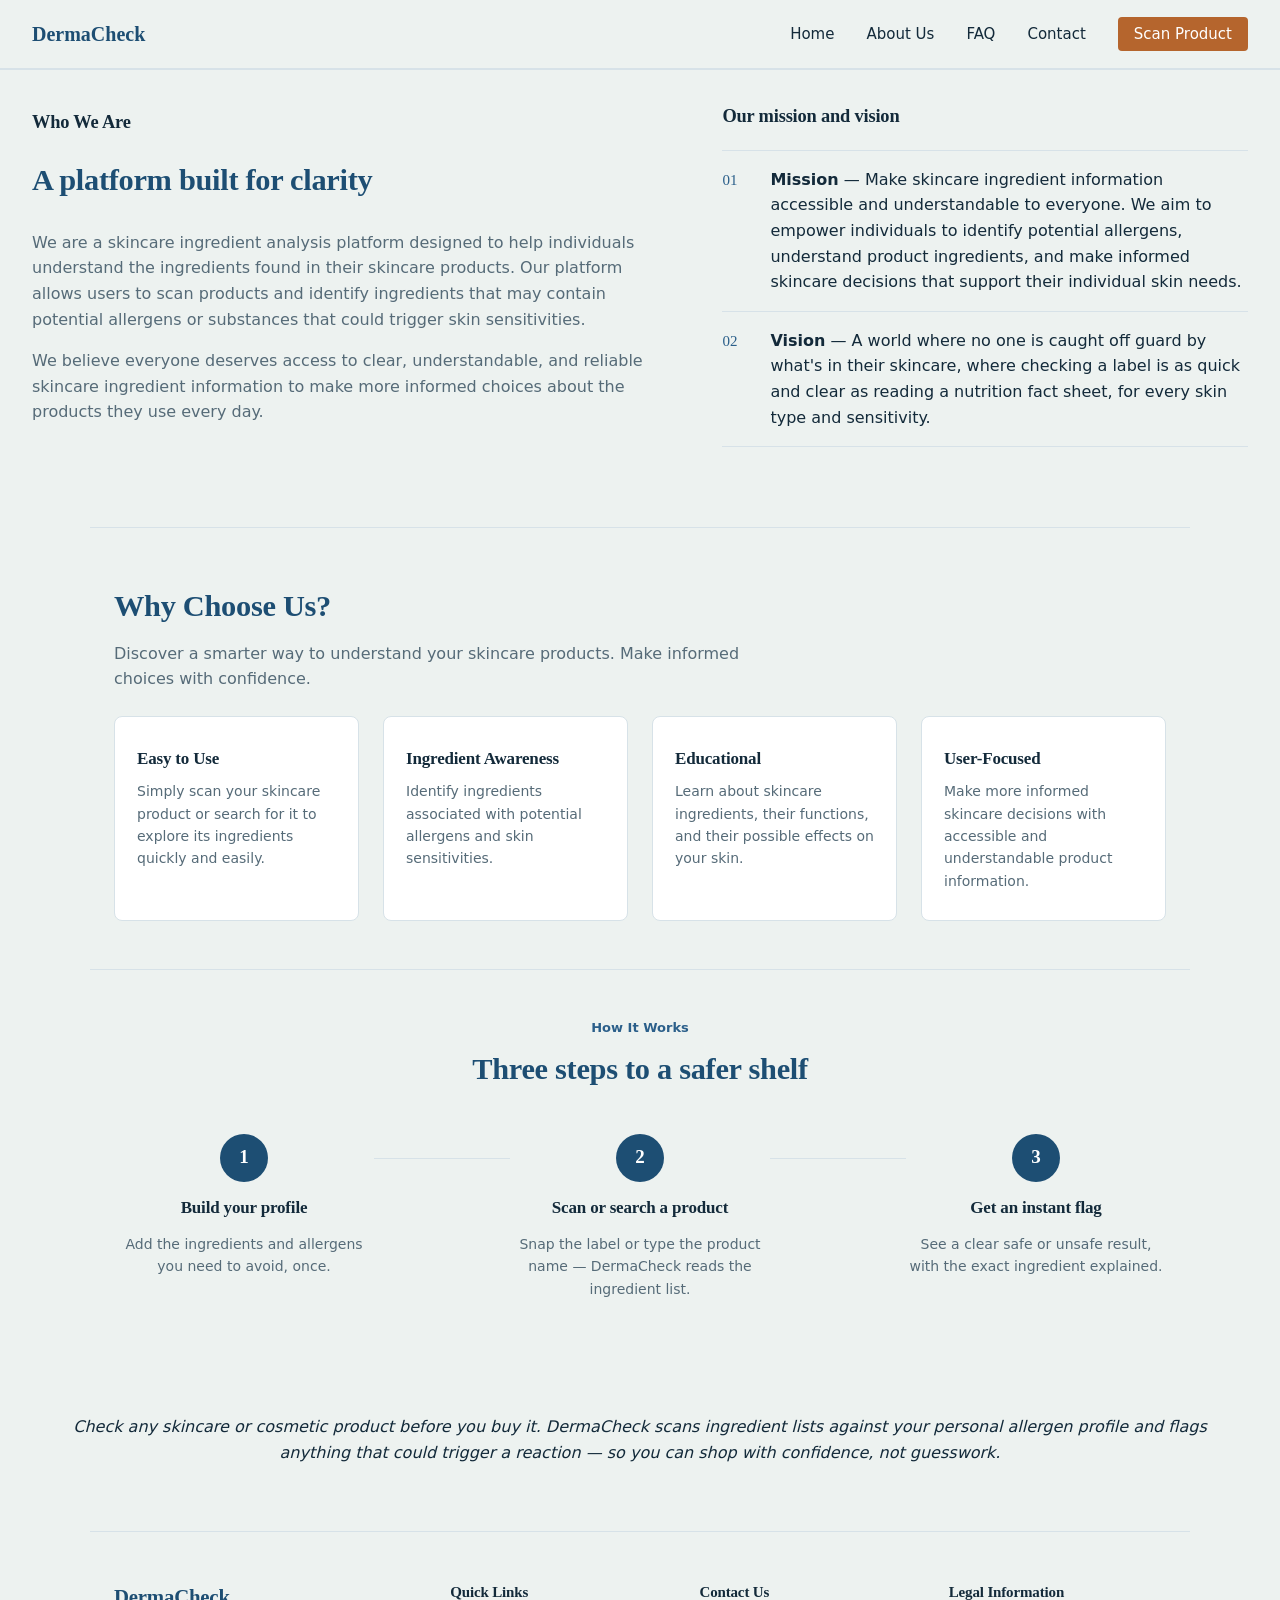
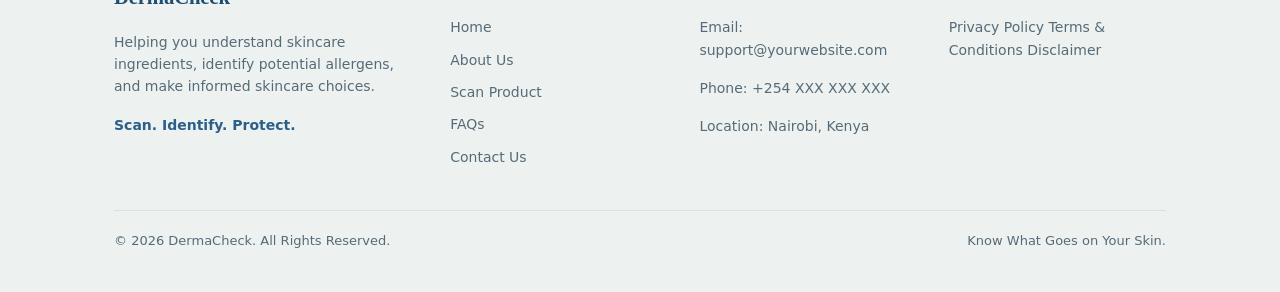
==== about_us.html @ c4ef2c35 "start project" ====
<!DOCTYPE html>
<html lang="en">
<head>
    <meta charset="UTF-8">
    <meta name="viewport" content="width=device-width, initial-scale=1.0">
    <title>Derma Check</title>
    <link rel="icon" href="data:,">
   <link rel="stylesheet" href="style.css">
</head>
<body>
 <nav class="navbar">
  <div class="navbar__logo">DermaCheck</div>

  <ul class="navbar__links">
    <li><a href="index.html">Home</a></li>
    <li><a href="about_us.html">About Us</a></li>
    <li><a href="#faq">FAQ</a></li>
    <li><a href="#contact">Contact</a></li>
    <li><a href="scanner.html" class="nav-button">Scan Product</a></li>
  </ul>

  <button class="navbar__toggle" aria-label="Toggle menu" onclick="document.querySelector('.navbar__links').classList.toggle('active')">
    ☰
  </button>
 </nav>

<!-- Who We Are -->
<section class="why-section" id="about">

  <div class="purpose-card">

    <div class="purpose-content">
      <h3>Who We Are</h3>
      <h2>A platform built for clarity</h2>

      <p class="note">
        We are a skincare ingredient analysis platform designed to help
        individuals understand the ingredients found in their skincare
        products. Our platform allows users to scan products and identify
        ingredients that may contain potential allergens or substances
        that could trigger skin sensitivities.
      </p>

      <p class="note">
        We believe everyone deserves access to clear, understandable, and
        reliable skincare ingredient information to make more informed
        choices about the products they use every day.
      </p>
    </div>

      <!-- Mission + Vision -->
  <div class="purpose-list-wrap">
    <h3>Our mission and vision</h3>
    <ul class="purpose-list">
      <li>
        <span class="purpose-list__num">01</span>
        <span>
          <strong>Mission</strong> — Make skincare ingredient information
          accessible and understandable to everyone. We aim to empower
          individuals to identify potential allergens, understand product
          ingredients, and make informed skincare decisions that support
          their individual skin needs.
        </span>
      </li>
      <li>
        <span class="purpose-list__num">02</span>
        <span>
          <strong>Vision</strong> — A world where no one is caught off
          guard by what's in their skincare, where checking a label is as
          quick and clear as reading a nutrition fact sheet, for every
          skin type and sensitivity.
        </span>
      </li>
    </ul>
  </div>
  </div>

</section>
<section class="why-choose-us">
    <div class="section-heading">
        <h2>Why Choose Us?</h2>
        <p>
            Discover a smarter way to understand your skincare products.
            Make informed choices with confidence.
        </p>
    </div>

    <div class="features-container">

        <!-- Card 1 -->
        <div class="feature-card">
            <h3>Easy to Use</h3>
            <p>
                Simply scan your skincare product or search for it
                to explore its ingredients quickly and easily.
            </p>
        </div>

        <!-- Card 2 -->
        <div class="feature-card">
            <h3>Ingredient Awareness</h3>
            <p>
                Identify ingredients associated with potential
                allergens and skin sensitivities.
            </p>
        </div>

        <!-- Card 3 -->
        <div class="feature-card">
            <h3>Educational</h3>
            <p>
                Learn about skincare ingredients, their functions,
                and their possible effects on your skin.
            </p>
        </div>

        <!-- Card 4 -->
        <div class="feature-card">
            <h3>User-Focused</h3>
            <p>
                Make more informed skincare decisions with
                accessible and understandable product information.
            </p>
        </div>

    </div>
</section>

   <section class="how-it-works">
  <p class="how-it-works__eyebrow">How It Works</p>
  <h2 class="how-it-works__title">Three steps to a safer shelf</h2>

<div class="steps">
  <div class="step">
    <div class="step__num">1</div>
    <h3 class="step__title">Build your profile</h3>
    <p class="step__desc">Add the ingredients and allergens you need to avoid, once.</p>
  </div>

  <div class="connector"></div>

  <div class="step">
    <div class="step__num">2</div>
    <h3 class="step__title">Scan or search a product</h3>
    <p class="step__desc">Snap the label or type the product name — DermaCheck reads the ingredient list.</p>
  </div>

  <div class="connector"></div>

  <div class="step">
    <div class="step__num">3</div>
    <h3 class="step__title">Get an instant flag</h3>
    <p class="step__desc">See a clear safe or unsafe result, with the exact ingredient explained.</p>
  </div>
</div>
</section>
<p style="text-align: center; padding: 50px;"><i>Check any skincare or cosmetic product before you buy it. DermaCheck scans ingredient lists against your personal allergen profile and flags anything that could trigger a reaction — so you can shop with confidence, not guesswork.</i></p>

    <!-- Footer -->
    <footer class="footer" id="contact">

        <div class="footer-container">

            <div class="footer-about">
                <h2>DermaCheck</h2>

                <p>
                    Helping you understand skincare ingredients,
                    identify potential allergens, and make
                    informed skincare choices.
                </p>

                <p class="footer-slogan">
                    Scan. Identify. Protect.
                </p>
            </div>


            <div class="footer-links">
                <h3>Quick Links</h3>
              <ul>                
                <li><a href="index.html">Home</a></li>
                <li><a href="about_us.html">About Us</a></li>
                <li><a href="scanner.html">Scan Product</a></li>
                <li><a href="#faq">FAQs</a></li>
                <li><a href="contact.html">Contact Us</a></li>
              </ul>
            </div>


            <div class="footer-contact">
                <h3>Contact Us</h3>

                <p>Email: support@yourwebsite.com</p>
                <p>Phone: +254 XXX XXX XXX</p>
                <p>Location: Nairobi, Kenya</p>
            </div>


            <div class="footer-legal">
                <h3>Legal Information</h3>

                <a href="privacy.html">Privacy Policy</a>
                <a href="terms.html">Terms & Conditions</a>
                <a href="disclaimer.html">Disclaimer</a>
            </div>

        </div>

        <div class="footer-bottom">

            <p>
                &copy; 2026 DermaCheck. All Rights Reserved.
            </p>

            <p>
                Know What Goes on Your Skin.
            </p>

        </div>

    </footer>
</body>
</html>
---- style.css ----
/* DermaCheck — blue-led palette, label/ingredient-list layout motif. */

:root {
  --paper: #EDF2F0;
  --ink: #132A3A;
  --deep: #1D4E73;
  --blue: #2B5F8A;
  --bone: #D7E2E8;
  --muted: #566B78;
  --clay: #B5652D;
  --clay-dark: #8F4E21;
  --ok: #1e6b3a;
  --error: #a4161a;
  --focus: #1a5fb4;
}

* {
  box-sizing: border-box;
}

body {
  margin: 0;
  font-family: 'Inter', system-ui, sans-serif;
  line-height: 1.6;
  background: var(--paper);
  color: var(--ink);
}

h1, h2, h3 {
  font-family: 'Fraunces', 'Source Serif 4', Georgia, serif;
  color: var(--deep);
  font-weight: 600;
  letter-spacing: -0.01em;
  margin-top: 0;
}

h1 { font-size: clamp(2.1rem, 4.5vw, 3rem); line-height: 1.12; }
h2 { font-size: clamp(1.5rem, 3vw, 1.9rem); }
h3 { font-size: 1.15rem; color: var(--ink); }

p { margin: 0 0 1rem; }

a { color: var(--blue); }

/* Hidden until a keyboard user presses Tab */
.skip-link {
  position: absolute;
  left: -999px;
  top: 0;
  background: #fff;
  color: var(--deep);
  padding: 0.75rem 1rem;
  z-index: 2000;
}

.skip-link:focus {
  left: 1rem;
  top: 1rem;
}

/* Keyboard users must always see where they are */
a:focus-visible,
button:focus-visible,
input:focus-visible,
select:focus-visible {
  outline: 3px solid var(--focus);
  outline-offset: 2px;
}

/* ---------- Navbar ---------- */

.navbar {
  display: flex;
  align-items: center;
  justify-content: space-between;
  padding: 18px 32px;
  background: var(--paper);
  border-bottom: 1px solid var(--bone);
  position: sticky;
  top: 0;
  z-index: 1000;
}

.navbar__logo {
  font-family: 'Fraunces', serif;
  font-size: 20px;
  font-weight: 600;
  color: var(--deep);
  text-decoration: none;
}

.navbar__links {
  display: flex;
  align-items: center;
  gap: 32px;
  list-style: none;
  margin: 0;
  padding: 0;
}

.navbar__links a {
  text-decoration: none;
  color: var(--ink);
  font-size: 15px;
  font-weight: 500;
}

.navbar__links a:hover,
.navbar__links a.active {
  color: var(--blue);
}

.navbar__links a.nav-button {
  background: var(--clay);
  color: #fff;
  padding: 8px 16px;
  border-radius: 4px;
}

.navbar__links a.nav-button:hover {
  background: var(--clay-dark);
  color: #fff;
}

.navbar__toggle {
  display: none;
  background: none;
  border: none;
  font-size: 24px;
  cursor: pointer;
  color: var(--ink);
}

@media (max-width: 768px) {
  .navbar__links {
    display: none;
    position: absolute;
    top: 64px;
    left: 0;
    right: 0;
    background: var(--paper);
    flex-direction: column;
    align-items: center;
    gap: 16px;
    padding: 24px 0;
    border-bottom: 1px solid var(--bone);
  }

  .navbar__links.active {
    display: flex;
  }

  .navbar__toggle {
    display: block;
  }
}

/* ---------- Layout shell ---------- */

main, footer {
  max-width: 1100px;
  margin: 0 auto;
  padding: 0 24px;
}

/* ---------- Hero ---------- */

.hero {
  display: grid;
  grid-template-columns: 1.1fr 1fr;
  gap: 48px;
  align-items: center;
  padding: 64px 0;
}

.hero__highlight {
  color: var(--blue);
}

.hero__description {
  color: var(--muted);
  font-size: 17px;
  max-width: 34rem;
}

.hero__image img {
  width: 100%;
  height: auto;
  border-radius: 4px;
  display: block;
}

.hero__buttons {
  display: flex;
  align-items: center;
  gap: 16px;
  margin: 28px 0 20px;
  flex-wrap: wrap;
}

.btn {
  display: inline-block;
  padding: 12px 24px;
  border-radius: 4px;
  text-decoration: none;
  font-size: 15px;
  font-weight: 600;
  transition: background-color 0.2s ease, color 0.2s ease, border-color 0.2s ease;
}

.btn-primary {
  background: var(--clay);
  color: #fff;
  border: 1px solid var(--clay);
}

.btn-primary:hover {
  background: var(--clay-dark);
  border-color: var(--clay-dark);
}

.btn-secondary {
  background: transparent;
  color: var(--deep);
  border: 1px solid var(--bone);
}

.btn-secondary:hover {
  border-color: var(--blue);
  color: var(--blue);
}


.hero__features {
  display: flex;
  gap: 24px;
  flex-wrap: wrap;
}

.hero__features span {
  color: var(--muted);
  font-size: 14px;
  font-weight: 500;
  padding-left: 18px;
  position: relative;
}

.hero__features span::before {
  content: '';
  position: absolute;
  left: 0;
  top: 0.45em;
  width: 8px;
  height: 8px;
  border-radius: 50%;
  background: var(--blue);
}

@media (max-width: 768px) {
  .hero {
    grid-template-columns: 1fr;
    padding: 40px 0;
  }
  .hero__image { order: -1; }
}

/* ---------- Why this was built ---------- */

.why-section {
  padding: 48px 0 64px;
  border-top: 1px solid var(--bone);
}

.section-tag {
  display: block;
  color: var(--blue);
  font-size: 13px;
  font-weight: 600;
  margin-bottom: 8px;
}

.purpose-card {
  display: grid;
  grid-template-columns: 1.1fr 0.9fr;
  gap: 48px;
  align-items: center;
  margin-bottom: 48px;
}

.purpose-content p {
  color: var(--muted);
}

.link-arrow {
  display: inline-block;
  color: var(--deep);
  font-weight: 600;
  text-decoration: none;
  border-bottom: 1px solid var(--blue);
  padding-bottom: 2px;
}

.link-arrow:hover { color: var(--blue); }

.purpose-image img {
  width: 100%;
  height: auto;
  border-radius: 4px;
  display: block;
}

@media (max-width: 768px) {
  .purpose-card {
    grid-template-columns: 1fr;
  }
  .purpose-image { order: -1; }
}

/* List styled like an ingredient label, not a card grid */
.purpose-list-wrap {
  max-width: 640px;
}

.purpose-list {
  list-style: none;
  margin: 16px 0 0;
  padding: 0;
}

.purpose-list li {
  display: flex;
  align-items: baseline;
  gap: 20px;
  padding: 16px 0;
  border-bottom: 1px solid var(--bone);
  color: var(--ink);
}

.purpose-list li:first-child {
  border-top: 1px solid var(--bone);
}

.purpose-list__num {
  font-family: 'Fraunces', serif;
  color: var(--blue);
  font-size: 15px;
  min-width: 28px;
}

/* ---------- Call to action ---------- */

.cta-section {
  background: var(--deep);
  color: #fff;
  text-align: center;
  padding: 56px 24px;
  border-radius: 6px;
  margin: 0 auto 64px;
  max-width: 1100px;
}

.cta-section h2 {
  color: #fff;
}

.cta-section p {
  color: #CBD9E2;
  margin-bottom: 24px;
}

.cta-section .btn-primary {
  background: var(--clay);
  border-color: var(--clay);
}

.cta-section .btn-primary:hover {
  background: var(--clay-dark);
  border-color: var(--clay-dark);
}

.cta-section a{
  color: #fff;
}

.cta-section a:hover {
  color: #2B5F8A;
}
/* ---------- Footer ---------- */

.footer {
  border-top: 1px solid var(--bone);
  padding-top: 48px;
  padding-bottom: 24px;
  color: var(--muted);
  font-size: 14px;
}

.footer-container {
  display: grid;
  grid-template-columns: 1.4fr 1fr 1fr 1fr;
  gap: 32px;
  padding-bottom: 32px;
}

.footer h2 {
  font-size: 1.3rem;
}

.footer h3 {
  font-size: 15px;
  color: var(--ink);
  margin-bottom: 12px;
}

.footer-slogan {
  color: var(--blue);
  font-weight: 600;
}

.footer-links ul,
.footer-legal ul {
  list-style: none;
  margin: 0;
  padding: 0;
}

.footer-links li,
.footer-legal li {
  margin-bottom: 10px;
}

.footer-links a,
.footer-legal a,
.footer-bottom a {
  text-decoration: none;
  color: var(--muted);
  font-size: 14px;
}

.footer-links a:hover,
.footer-legal a:hover,
.footer-bottom a:hover {
  color: var(--blue);
}

.footer-bottom {
  border-top: 1px solid var(--bone);
  padding-top: 20px;
  display: flex;
  justify-content: space-between;
  flex-wrap: wrap;
  gap: 8px;
  font-size: 13px;
}

@media (max-width: 768px) {
  .footer-container {
    grid-template-columns: 1fr 1fr;
  }
}

@media (max-width: 500px) {
  .footer-container {
    grid-template-columns: 1fr;
  }
  .footer-bottom {
    flex-direction: column;
  }
}

/* ---------- Status messages (kept from original, re-themed) ---------- */

.status {
  min-height: 1.6em;
  font-weight: bold;
}

.status[data-kind='loading'],
.status[data-kind='empty'] {
  color: var(--muted);
}

.status[data-kind='ok'] {
  color: var(--ok);
}

.status[data-kind='error'] {
  color: var(--error);
}

#question {
  width: 100%;
  max-width: 32rem;
}

/* ---------- About page ---------- */

.page-header {
  max-width: 1100px;
  margin: 0 auto;
  padding: 56px 24px 32px;
}

.page-header__lede {
  color: var(--muted);
  font-size: 17px;
}

.about-intro {
  max-width: 1100px;
  margin: 0 auto;
  padding: 16px 24px 48px;
  display: grid;
  grid-template-columns: repeat(3, 1fr);
  gap: 32px;
}

.about-intro__item {
  border-left: 2px solid var(--blue);
  padding-left: 20px;
}

.about-intro__item h2 {
  font-size: 1.2rem;
  margin-bottom: 10px;
}

.about-intro__item .note {
  color: var(--muted);
  font-size: 14.5px;
}

@media (max-width: 860px) {
  .about-intro {
    grid-template-columns: 1fr;
  }
}

/* Why-choose-us section wrapper on this page (section itself, not .features-container) */
.why-choose-us {
  max-width: 1100px;
  margin: 0 auto;
  padding: 48px 24px;
  border-top: 1px solid var(--bone);
  text-align: left;
  background: none;
}

.section-heading {
  max-width: 640px;
  margin-bottom: 8px;
}

.section-heading h2 {
  margin: 6px 0 10px;
}

.section-heading p {
  color: var(--muted);
  margin: 0 0 24px;
}

.about-closing {
  max-width: 760px;
  margin: 0 auto;
  padding: 48px 24px 72px;
  text-align: center;
}

.about-closing p {
  color: var(--muted);
  font-style: italic;
  margin-bottom: 24px;
}

/* ---------- Why choose us: card grid ---------- */

.features-container {
  display: grid;
  grid-template-columns: repeat(4, 1fr);
  gap: 24px;
}

.feature-card {
  background: #fff;
  border: 1px solid var(--bone);
  border-radius: 8px;
  padding: 28px 22px;
  transition: border-color 0.2s ease, transform 0.2s ease;
}

.feature-card:hover {
  border-color: var(--blue);
  transform: translateY(-4px);
}

.feature-icon {
  width: 44px;
  height: 44px;
  border-radius: 50%;
  background: var(--paper);
  border: 1px solid var(--bone);
  display: flex;
  align-items: center;
  justify-content: center;
  font-size: 20px;
  margin-bottom: 16px;
}

.feature-card h3 {
  font-size: 17px;
  margin-bottom: 8px;
}

.feature-card p {
  color: var(--muted);
  font-size: 14px;
  margin-bottom: 0;
}

@media (max-width: 900px) {
  .features-container {
    grid-template-columns: repeat(2, 1fr);
  }
}

@media (max-width: 550px) {
  .features-container {
    grid-template-columns: 1fr;
  }
}

/* ---------- How it works ---------- */

.how-it-works {
  max-width: 1100px;
  margin: 0 auto;
  padding: 48px 24px 64px;
  text-align: center;
  border-top: 1px solid var(--bone);
}

.how-it-works__eyebrow {
  margin: 0;
  color: var(--blue);
  font-size: 13px;
  font-weight: 600;
}

.how-it-works__title {
  margin: 6px 0 0;
}

.steps {
  display: flex;
  align-items: flex-start;
  justify-content: center;
  margin-top: 40px;
  gap: 0;
}

.step {
  display: flex;
  flex-direction: column;
  align-items: center;
  text-align: center;
  width: 260px;
  gap: 12px;
}

.step__num {
  width: 48px;
  height: 48px;
  border-radius: 50%;
  display: flex;
  align-items: center;
  justify-content: center;
  font-family: 'Fraunces', serif;
  font-size: 19px;
  font-weight: 600;
  color: #fff;
  background: var(--deep);
  flex-shrink: 0;
}

.step__title {
  font-size: 17px;
  margin: 0;
}

.step__desc {
  font-size: 14px;
  color: var(--muted);
  margin: 0;
}

.connector {
  flex: 1;
  height: 1px;
  background: var(--bone);
  margin-top: 24px;
  min-width: 24px;
}

@media (max-width: 768px) {
  .steps {
    flex-direction: column;
    align-items: center;
    gap: 28px;
  }
  .connector {
    display: none;
  }
}

.why-section {
  padding: 2rem;
}
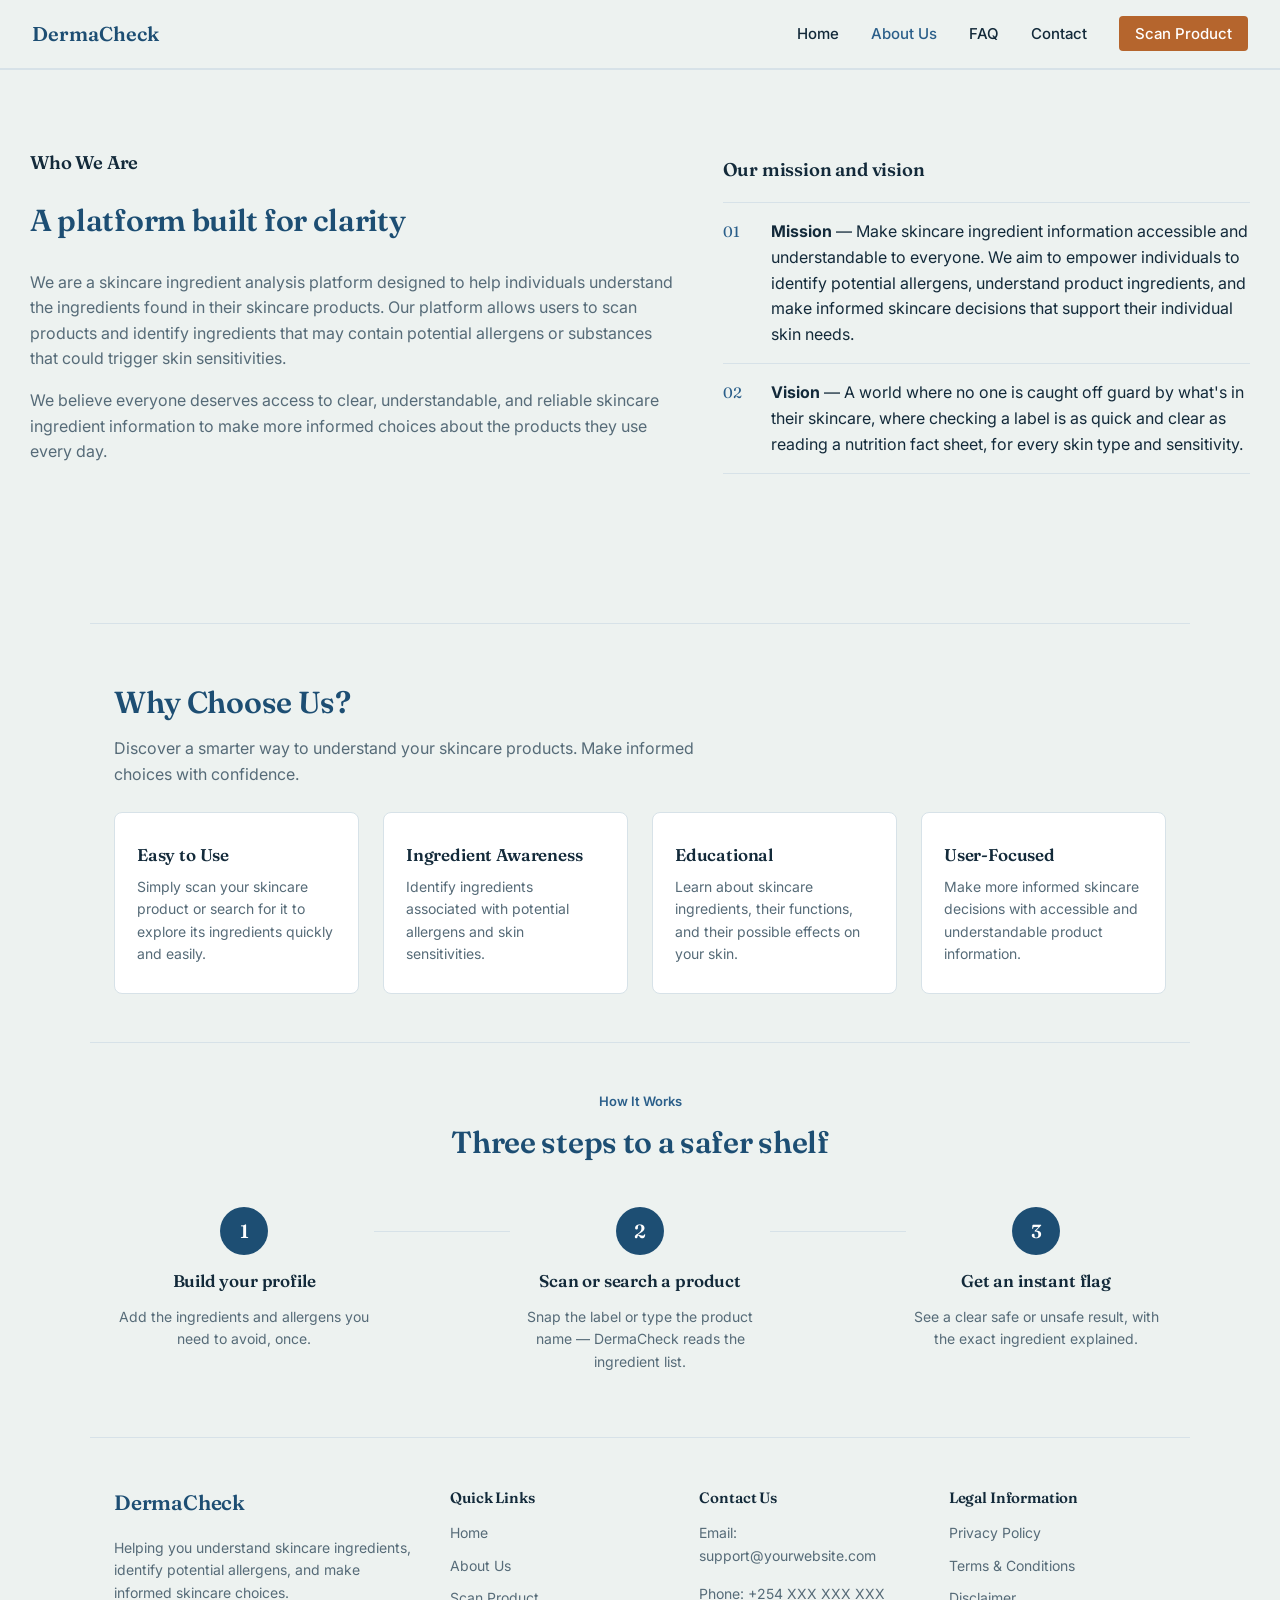
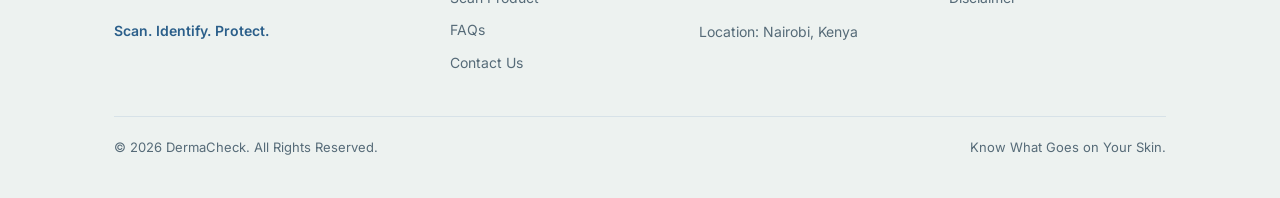
==== commit 31f13a47: "create the webpages" ====
--- a/about_us.html
+++ b/about_us.html
@@ -3,26 +3,33 @@
 <head>
     <meta charset="UTF-8">
     <meta name="viewport" content="width=device-width, initial-scale=1.0">
-    <title>Derma Check</title>
+    <title>About Us | Derma Check</title>
     <link rel="icon" href="data:,">
-   <link rel="stylesheet" href="style.css">
+    <link rel="preconnect" href="https://fonts.googleapis.com">
+    <link rel="preconnect" href="https://fonts.gstatic.com" crossorigin>
+    <link href="https://fonts.googleapis.com/css2?family=Fraunces:wght@500;600&family=Inter:wght@400;500;600&display=swap" rel="stylesheet">
+    <link rel="stylesheet" href="style.css">
 </head>
 <body>
- <nav class="navbar">
-  <div class="navbar__logo">DermaCheck</div>
-
-  <ul class="navbar__links">
-    <li><a href="index.html">Home</a></li>
-    <li><a href="about_us.html">About Us</a></li>
-    <li><a href="#faq">FAQ</a></li>
-    <li><a href="#contact">Contact</a></li>
-    <li><a href="scanner.html" class="nav-button">Scan Product</a></li>
-  </ul>
-
-  <button class="navbar__toggle" aria-label="Toggle menu" onclick="document.querySelector('.navbar__links').classList.toggle('active')">
-    ☰
-  </button>
- </nav>
+    <!-- Navigation -->
+    <nav class="navbar">
+        <a href="index.html" class="navbar__logo">DermaCheck</a>
+
+        <button class="navbar__toggle"
+                aria-label="Open navigation menu"
+                aria-expanded="false"
+                aria-controls="navbar-links">
+            ☰
+        </button>
+
+        <ul class="navbar__links" id="navbar-links">
+            <li><a href="index.html">Home</a></li>
+            <li><a href="about_us.html" class="active">About Us</a></li>
+            <li><a href="faq.html">FAQ</a></li>
+            <li><a href="contacts.html">Contact</a></li>
+            <li><a href="scan_product.html" class="nav-button">Scan Product</a></li>
+        </ul>
+    </nav>
 
 <!-- Who We Are -->
 <section class="why-section" id="about">
@@ -154,8 +161,6 @@
   </div>
 </div>
 </section>
-<p style="text-align: center; padding: 50px;"><i>Check any skincare or cosmetic product before you buy it. DermaCheck scans ingredient lists against your personal allergen profile and flags anything that could trigger a reaction — so you can shop with confidence, not guesswork.</i></p>
-
     <!-- Footer -->
     <footer class="footer" id="contact">
 
@@ -199,10 +204,11 @@
 
             <div class="footer-legal">
                 <h3>Legal Information</h3>
-
-                <a href="privacy.html">Privacy Policy</a>
-                <a href="terms.html">Terms & Conditions</a>
-                <a href="disclaimer.html">Disclaimer</a>
+                <ul>
+                  <li><a href="privacy.html">Privacy Policy</a></li>
+                  <li><a href="terms.html">Terms & Conditions</a></li>
+                  <li><a href="disclaimer.html">Disclaimer</a></li>
+                </ul>
             </div>
 
         </div>
--- a/style.css
+++ b/style.css
@@ -230,7 +230,6 @@
   color: var(--blue);
 }
 
-
 .hero__features {
   display: flex;
   gap: 24px;
@@ -285,6 +284,7 @@
   gap: 48px;
   align-items: center;
   margin-bottom: 48px;
+  padding: 30px;
 }
 
 .purpose-content p {
@@ -379,12 +379,13 @@
 }
 
 .cta-section a{
-  color: #fff;
+  color:  #fff;
 }
 
 .cta-section a:hover {
-  color: #2B5F8A;
-}
+  color:  #398bc9;
+}
+
 /* ---------- Footer ---------- */
 
 .footer {
@@ -713,6 +714,301 @@
   }
 }
 
-.why-section {
-  padding: 2rem;
+/* ---------- FAQ page ---------- */
+
+.faq-section {
+  max-width: 760px;
+  margin: 0 auto;
+  padding: 16px 24px 72px;
+}
+
+.faq-list {
+  list-style: none;
+  margin: 0;
+  padding: 0;
+}
+
+.faq-item {
+  border: 1px solid var(--bone);
+  border-radius: 8px;
+  margin-bottom: 12px;
+  background: #fff;
+  transition: border-color 0.15s ease, box-shadow 0.15s ease, opacity 0.15s ease;
+}
+
+.faq-item.is-dragging {
+  opacity: 0.4;
+}
+
+.faq-item.drag-over {
+  border-color: var(--blue);
+  box-shadow: 0 0 0 1px var(--blue);
+}
+
+.faq-item__row {
+  display: flex;
+  align-items: center;
+}
+
+.faq-drag-handle {
+  background: none;
+  border: none;
+  color: var(--muted);
+  cursor: grab;
+  padding: 16px 8px 16px 16px;
+  display: flex;
+  align-items: center;
+  touch-action: none;
+}
+
+.faq-drag-handle:hover {
+  color: var(--blue);
+}
+
+.faq-drag-handle:active {
+  cursor: grabbing;
+}
+
+.faq-question {
+  flex: 1;
+  display: flex;
+  align-items: center;
+  justify-content: space-between;
+  gap: 12px;
+  background: none;
+  border: none;
+  text-align: left;
+  font-family: 'Inter', sans-serif;
+  font-size: 15px;
+  font-weight: 500;
+  color: var(--ink);
+  padding: 16px 16px 16px 4px;
+  cursor: pointer;
+}
+
+.faq-chevron {
+  flex-shrink: 0;
+  color: var(--blue);
+  transition: transform 0.2s ease;
+}
+
+.faq-question[aria-expanded='true'] .faq-chevron {
+  transform: rotate(180deg);
+}
+
+.faq-answer {
+  max-height: 0;
+  overflow: hidden;
+  transition: max-height 0.25s ease;
+}
+
+.faq-answer p {
+  color: var(--muted);
+  font-size: 14px;
+  margin: 0;
+  padding: 0 16px 18px 44px;
+}
+
+/* ---------- Allergen checker page ---------- */
+
+.sr-only {
+  position: absolute;
+  width: 1px;
+  height: 1px;
+  overflow: hidden;
+  clip: rect(0, 0, 0, 0);
+  white-space: nowrap;
+}
+
+.allergen-picker,
+.allergen-check,
+.allergen-reference {
+  max-width: 800px;
+  margin: 0 auto;
+  padding: 32px 24px;
+  border-top: 1px solid var(--bone);
+}
+
+.allergen-picker h2,
+.allergen-check h2,
+.allergen-reference h2 {
+  font-size: 1.3rem;
+}
+
+.allergen-grid {
+  display: flex;
+  flex-wrap: wrap;
+  gap: 10px;
+  margin: 16px 0 20px;
+}
+
+.allergen-chip {
+  background: #fff;
+  border: 1px solid var(--bone);
+  border-radius: 999px;
+  padding: 9px 18px;
+  font-size: 14px;
+  font-weight: 500;
+  color: var(--ink);
+  cursor: pointer;
+  transition: border-color 0.15s ease, background-color 0.15s ease, color 0.15s ease;
+}
+
+.allergen-chip:hover {
+  border-color: var(--blue);
+}
+
+.allergen-chip.is-selected {
+  background: var(--deep);
+  border-color: var(--deep);
+  color: #fff;
+}
+
+#ingredient-input {
+  width: 100%;
+  max-width: 100%;
+  font-family: 'Inter', sans-serif;
+  font-size: 14px;
+  padding: 12px 14px;
+  border: 1px solid var(--bone);
+  border-radius: 6px;
+  resize: vertical;
+  margin-bottom: 16px;
+  color: var(--ink);
+  background: #fff;
+}
+
+.check-result {
+  margin-top: 20px;
+}
+
+.check-result__empty {
+  color: var(--muted);
+  font-size: 14px;
+}
+
+.check-result__ok {
+  color: var(--ok);
+  font-weight: 600;
+}
+
+.check-result__warning {
+  color: var(--clay-dark);
+  font-weight: 600;
+  margin-bottom: 8px;
+}
+
+.check-result__list {
+  margin: 0;
+  padding-left: 20px;
+  color: var(--ink);
+  font-size: 14px;
+}
+
+.check-result__list li {
+  margin-bottom: 6px;
+}
+
+.allergen-reference__list {
+  list-style: none;
+  margin: 20px 0 0;
+  padding: 0;
+  display: grid;
+  gap: 16px;
+}
+
+.allergen-reference__item {
+  border: 1px solid var(--bone);
+  border-radius: 8px;
+  padding: 18px 20px;
+  background: #fff;
+}
+
+.allergen-reference__item h3 {
+  font-size: 16px;
+  margin-bottom: 6px;
+}
+
+.allergen-reference__found {
+  font-size: 13px;
+  color: var(--ink);
+  margin-bottom: 4px;
+}
+
+.allergen-reference__reaction {
+  font-size: 13px;
+  color: var(--muted);
+  margin: 0;
+}
+
+/* ---------- Contact page ---------- */
+
+.contact-section {
+  max-width: 900px;
+  margin: 0 auto;
+  padding: 16px 24px 72px;
+  display: grid;
+  grid-template-columns: 1.3fr 1fr;
+  gap: 48px;
+}
+
+.contact-form h2,
+.contact-details h2 {
+  font-size: 1.15rem;
+  margin-bottom: 16px;
+}
+
+.contact-form label {
+  display: block;
+  font-size: 14px;
+  font-weight: 500;
+  color: var(--ink);
+  margin: 14px 0 6px;
+}
+
+.contact-form input,
+.contact-form textarea {
+  width: 100%;
+  font-family: 'Inter', sans-serif;
+  font-size: 14px;
+  padding: 10px 12px;
+  border: 1px solid var(--bone);
+  border-radius: 6px;
+  color: var(--ink);
+  background: #fff;
+}
+
+.contact-form textarea {
+  resize: vertical;
+}
+
+.contact-form .btn {
+  margin-top: 20px;
+}
+
+.contact-details {
+  border-left: 2px solid var(--blue);
+  padding-left: 24px;
+}
+
+.contact-details p {
+  color: var(--muted);
+  font-size: 14px;
+  margin-bottom: 10px;
+}
+
+.contact-details strong {
+  color: var(--ink);
+}
+
+@media (max-width: 700px) {
+  .contact-section {
+    grid-template-columns: 1fr;
+  }
+  .contact-details {
+    border-left: none;
+    border-top: 1px solid var(--bone);
+    padding-left: 0;
+    padding-top: 24px;
+  }
 }
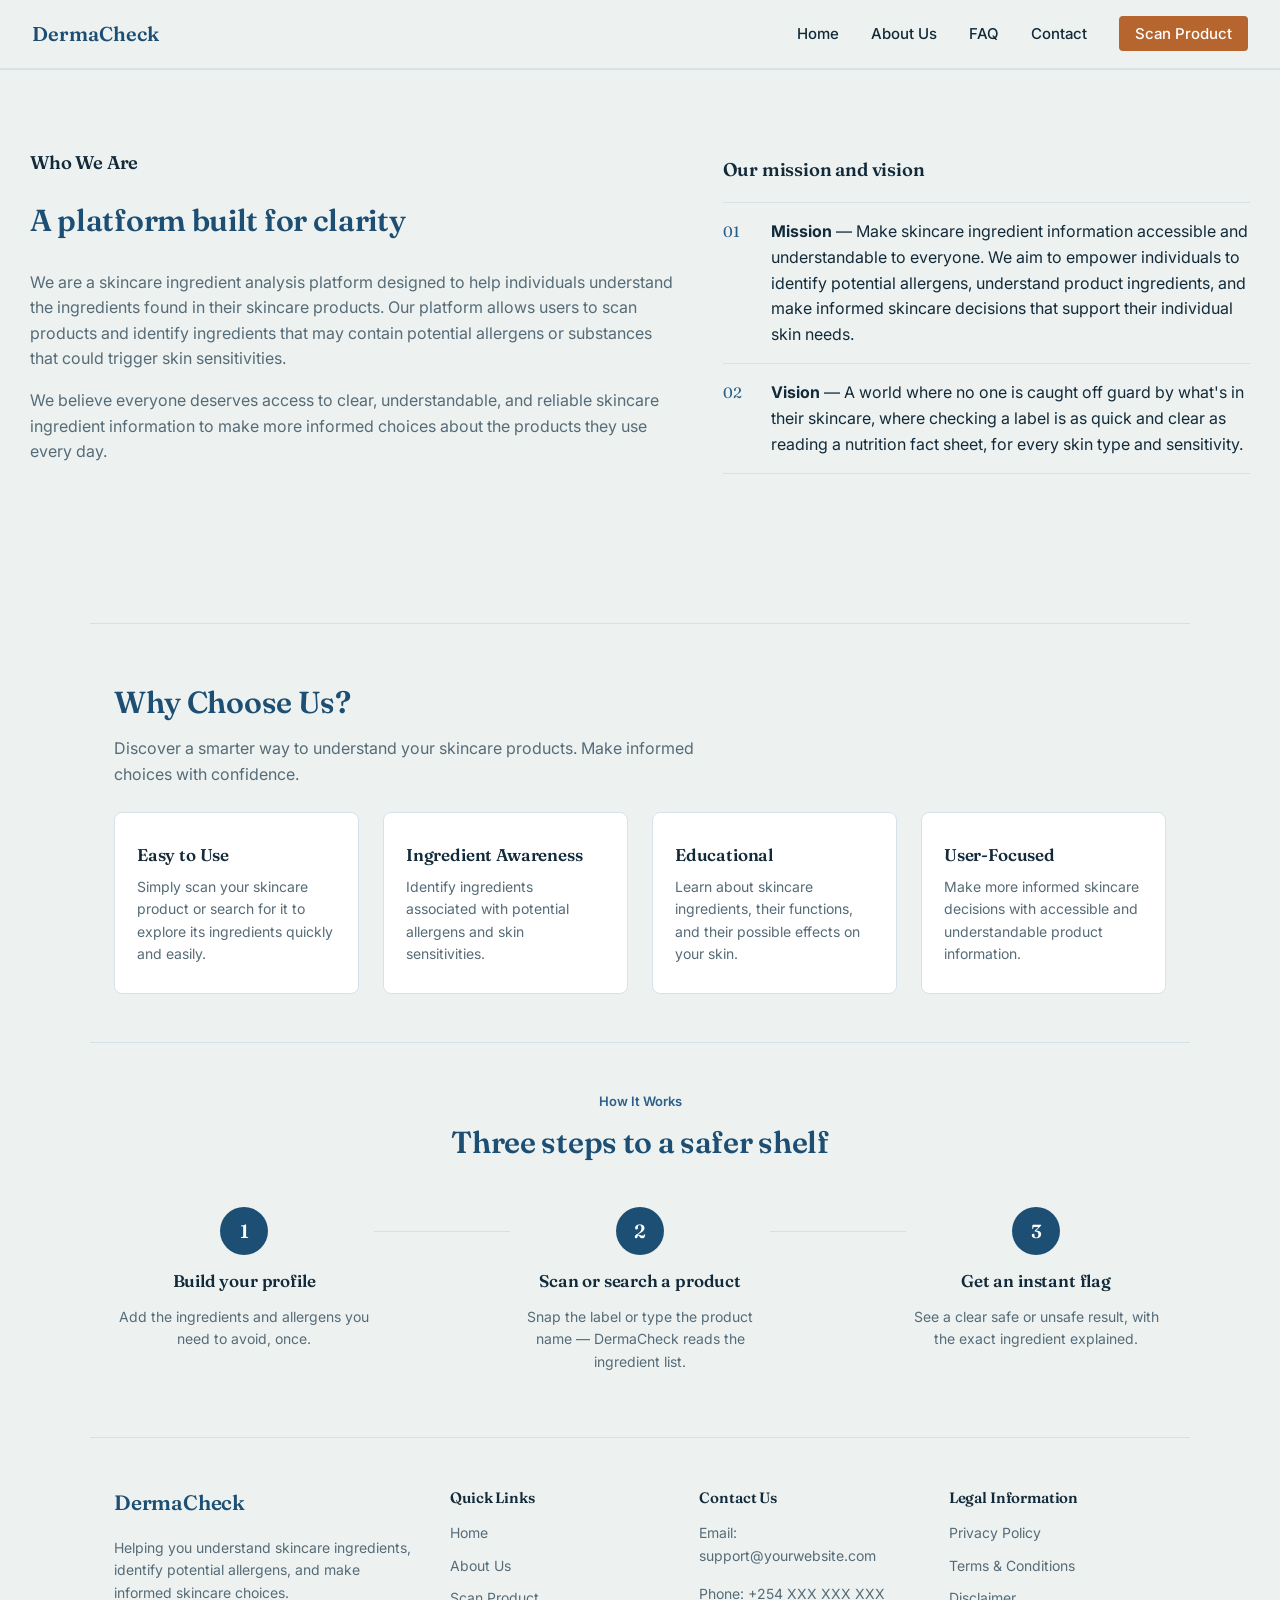
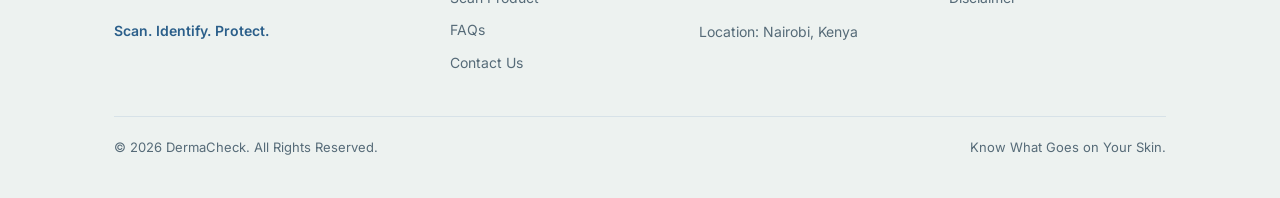
==== commit f867696b: "create a navigation bar" ====
--- a/about_us.html
+++ b/about_us.html
@@ -24,7 +24,7 @@
 
         <ul class="navbar__links" id="navbar-links">
             <li><a href="index.html">Home</a></li>
-            <li><a href="about_us.html" class="active">About Us</a></li>
+            <li><a href="about_us.html">About Us</a></li>
             <li><a href="faq.html">FAQ</a></li>
             <li><a href="contacts.html">Contact</a></li>
             <li><a href="scan_product.html" class="nav-button">Scan Product</a></li>
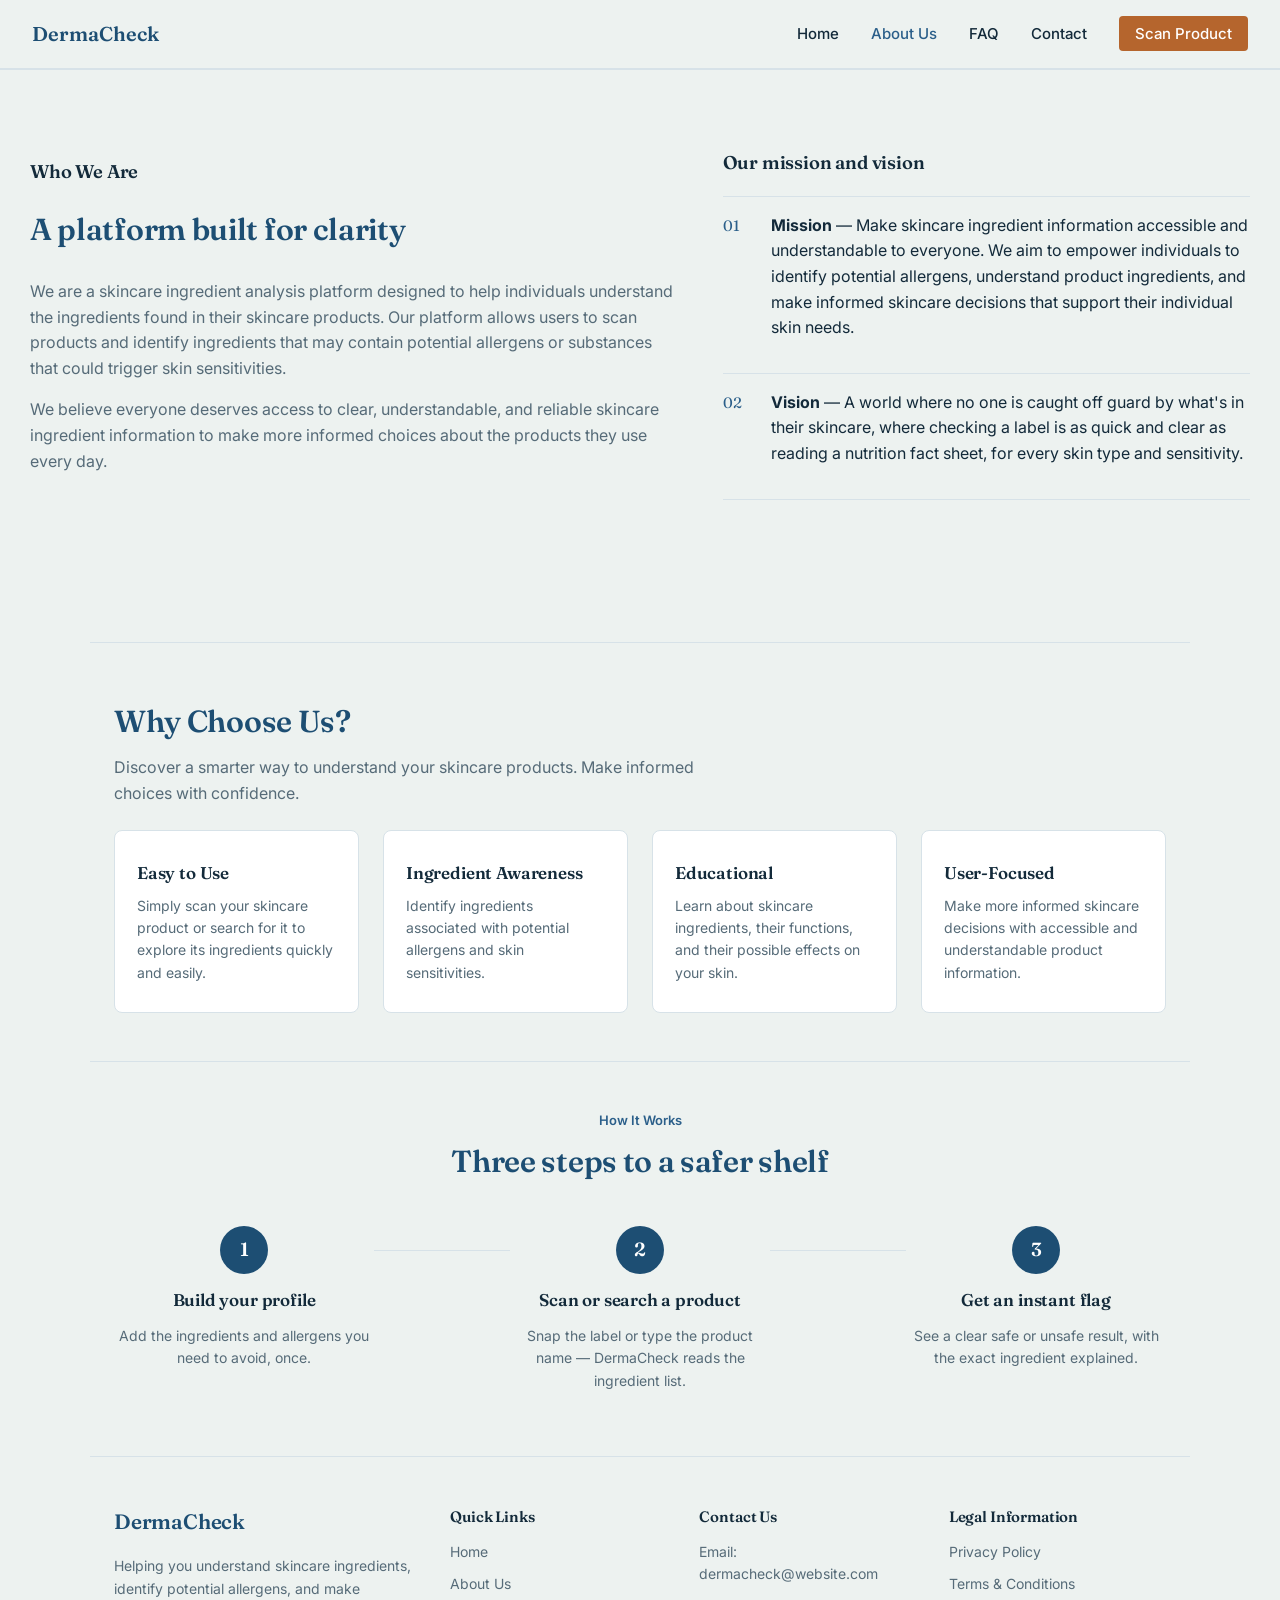
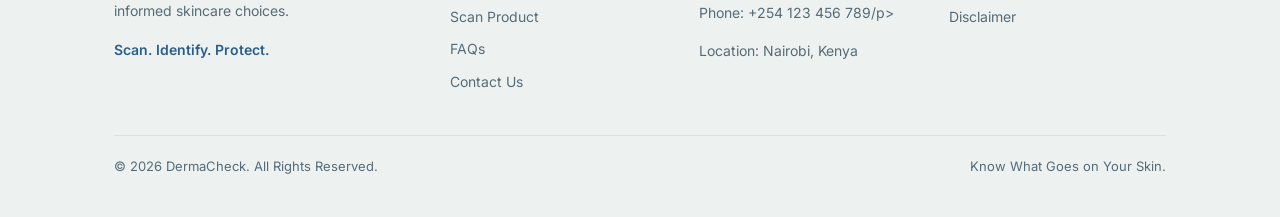
==== commit 8ea7dde4: "fix layout" ====
--- a/about_us.html
+++ b/about_us.html
@@ -24,7 +24,7 @@
 
         <ul class="navbar__links" id="navbar-links">
             <li><a href="index.html">Home</a></li>
-            <li><a href="about_us.html">About Us</a></li>
+            <li><a href="about_us.html" class="active">About Us</a></li>
             <li><a href="faq.html">FAQ</a></li>
             <li><a href="contacts.html">Contact</a></li>
             <li><a href="scan_product.html" class="nav-button">Scan Product</a></li>
@@ -61,22 +61,22 @@
     <ul class="purpose-list">
       <li>
         <span class="purpose-list__num">01</span>
-        <span>
+        <p class="note">
           <strong>Mission</strong> — Make skincare ingredient information
           accessible and understandable to everyone. We aim to empower
           individuals to identify potential allergens, understand product
           ingredients, and make informed skincare decisions that support
           their individual skin needs.
-        </span>
+        </p>
       </li>
       <li>
         <span class="purpose-list__num">02</span>
-        <span>
+        <p class="note">
           <strong>Vision</strong> — A world where no one is caught off
           guard by what's in their skincare, where checking a label is as
           quick and clear as reading a nutrition fact sheet, for every
           skin type and sensitivity.
-        </span>
+        </p>
       </li>
     </ul>
   </div>
@@ -186,9 +186,9 @@
               <ul>                
                 <li><a href="index.html">Home</a></li>
                 <li><a href="about_us.html">About Us</a></li>
-                <li><a href="scanner.html">Scan Product</a></li>
-                <li><a href="#faq">FAQs</a></li>
-                <li><a href="contact.html">Contact Us</a></li>
+                <li><a href="scan_product.html">Scan Product</a></li>
+                <li><a href="faq.html">FAQs</a></li>
+                <li><a href="contacts.html">Contact Us</a></li>
               </ul>
             </div>
 
@@ -196,8 +196,8 @@
             <div class="footer-contact">
                 <h3>Contact Us</h3>
 
-                <p>Email: support@yourwebsite.com</p>
-                <p>Phone: +254 XXX XXX XXX</p>
+                <p>Email: dermacheck@website.com</p>
+                <p>Phone: +254 123 456 789/p>
                 <p>Location: Nairobi, Kenya</p>
             </div>
 
@@ -214,15 +214,8 @@
         </div>
 
         <div class="footer-bottom">
-
-            <p>
-                &copy; 2026 DermaCheck. All Rights Reserved.
-            </p>
-
-            <p>
-                Know What Goes on Your Skin.
-            </p>
-
+            <p>&copy; 2026 DermaCheck. All Rights Reserved.</p>
+            <p>Know What Goes on Your Skin.</p>
         </div>
 
     </footer>
--- a/style.css
+++ b/style.css
@@ -230,13 +230,13 @@
   color: var(--blue);
 }
 
-.hero__features {
+#hero__features {
   display: flex;
   gap: 24px;
   flex-wrap: wrap;
 }
 
-.hero__features span {
+#hero__features span {
   color: var(--muted);
   font-size: 14px;
   font-weight: 500;
@@ -383,7 +383,7 @@
 }
 
 .cta-section a:hover {
-  color:  #398bc9;
+  color:  #CBD9E2;
 }
 
 /* ---------- Footer ---------- */
